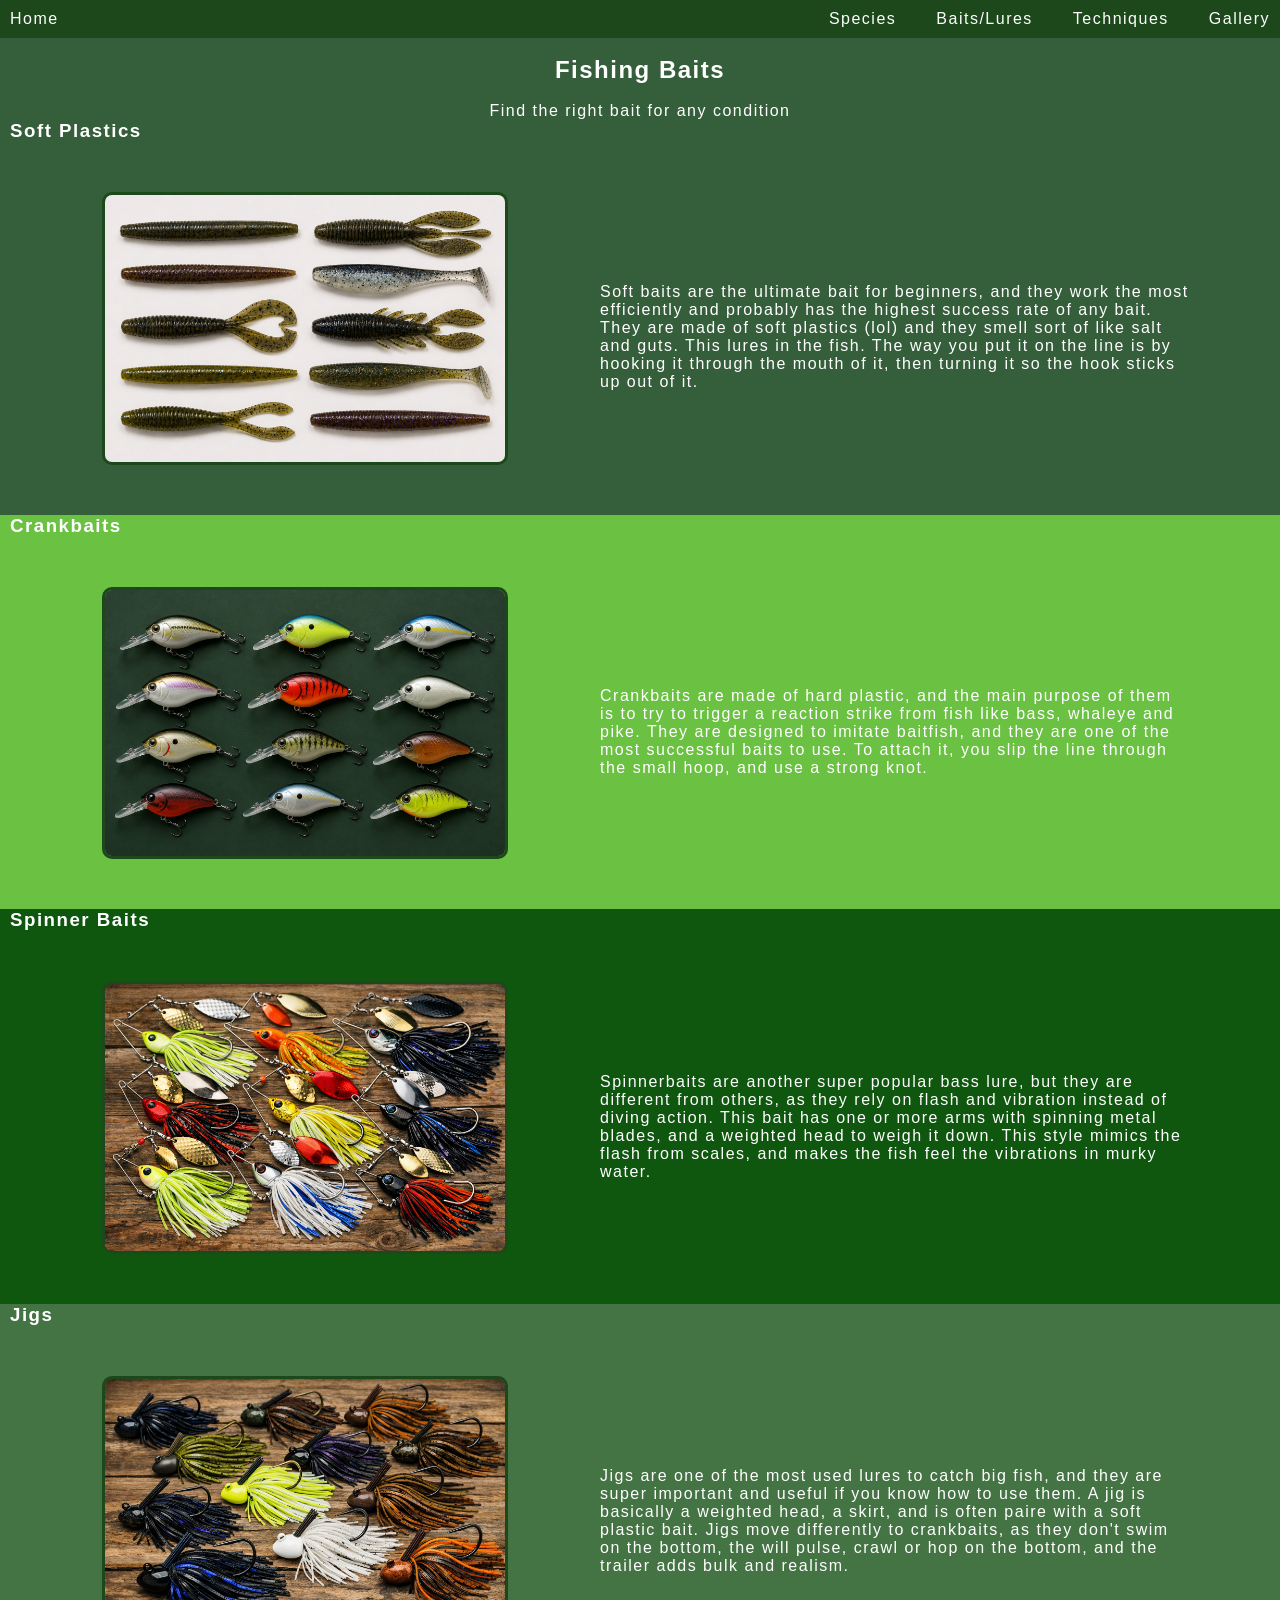
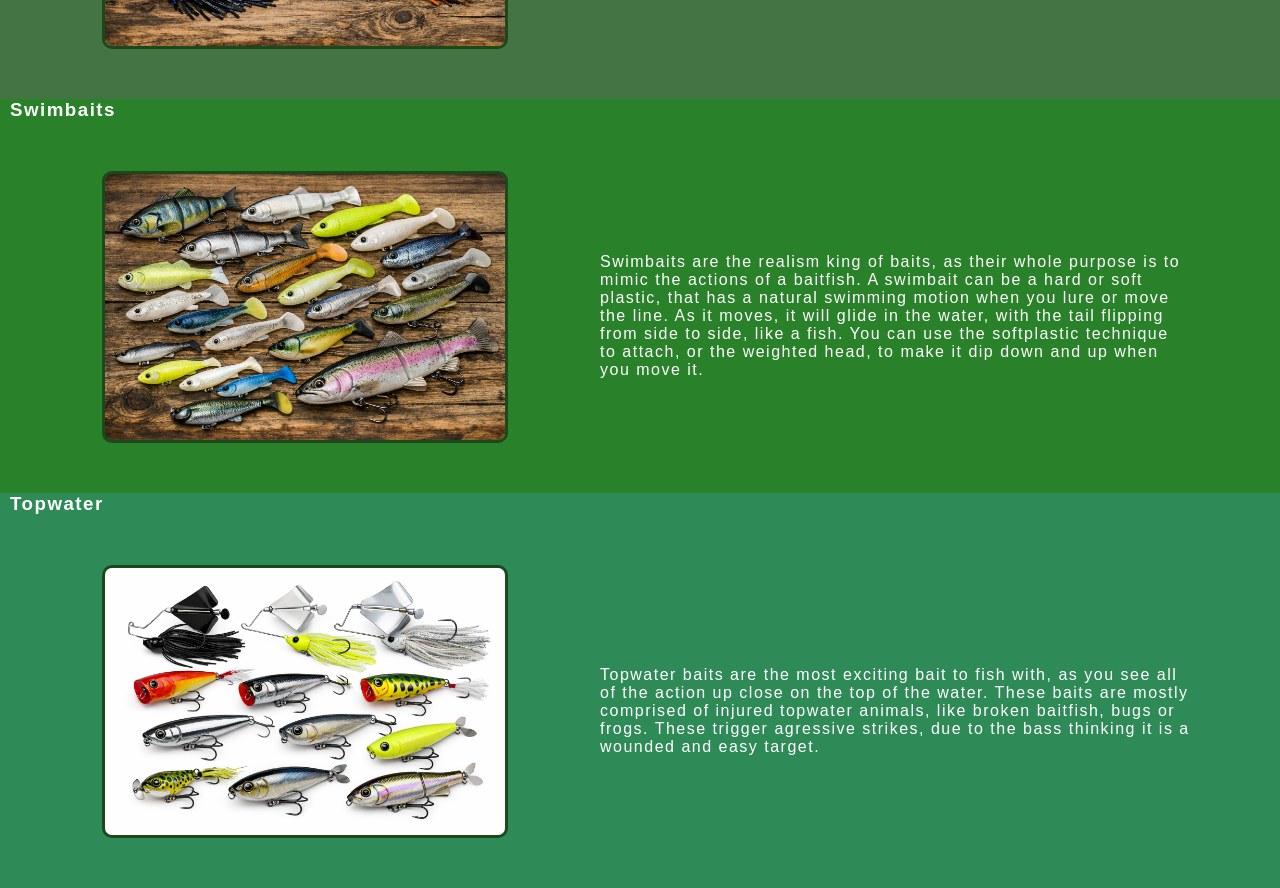
==== baits.html @ 6790014f "Add files via upload" ====
<!DOCTYPE html>
<html>
<head>
    <link rel="stylesheet" href="styles.css">
    <title>Bass Fishing</title>
</head>
    <body id="baits">
    <section id="topgreen">
    <nav id="nav">
        <a href="index.html" id="home">Home</a>
        <div id="navlinks">
            <a href="species.html" id="species">Species</a>
            <a href="baits.html" id="baits">Baits/Lures</a>
            <a href="techniques.html" id="techniques">Techniques</a>
            <a href="gallery.html" id="gallery">Gallery</a>
        </div>
    </nav>
    <section id="btitle">
        <br>
        <h2>Fishing Baits</h2>
        <br>
        <p>Find the right bait for any condition</p>
    </section>
    </section>
    <!--this is the section containing all of the baits, all of the other sections are there to keep the background top a certain color.-->
    <section id="categories">
        <div class="cat" style="background-color: #355E3B;"><h3>Soft Plastics</h3></div>
        <section class="info-section" style="background-color: #355E3B;">

        <img src="ChatGPT Image May 25, 2026, 12_48_52 PM.png" alt="Bass fishing">

        <div class="text">
            <br>
                <p>
               Soft baits are the ultimate bait for beginners, and they work the most efficiently and probably has the highest success rate of any bait. They are made of soft plastics (lol) and they smell sort of like salt and guts. This lures in the fish. The way you put it on the line is by hooking it through the mouth of it, then turning it so the hook sticks up out of it.
                </p> 
            </div>
        <br><br>
    </section>
    <div class="cat" style="background-color: #6ac142;"><h3>Crankbaits</h3></div>
    <section class="info-section" style="background-color: #6ac142;">

        <img src="ChatGPT Image May 25, 2026, 01_01_31 PM.png" alt="Bass fishing">

        <div class="text">
            <br>
                <p>
               Crankbaits are made of hard plastic, and the main purpose of them is to try to trigger a reaction strike from fish like bass, whaleye and pike. They are designed to imitate baitfish, and they are one of the most successful baits to use. To attach it, you slip the line through the small hoop, and use a strong knot.
                </p> 
            </div>
        <br><br>
    </section>
    <div class="cat" style="background-color: #0f570f;"><h3>Spinner Baits</h3></div>
    <section class="info-section" style="background-color: #0f570f;">

        <img src="Copilot_20260525_130713.png" alt="Bass fishing">

        <div class="text">
            <br>
                <p>
               Spinnerbaits are another super popular bass lure, but they are different from others, as they rely on flash and vibration instead of diving action. This bait has one or more arms with spinning metal blades, and a weighted head to weigh it down. This style mimics the flash from scales, and makes the fish feel the vibrations in murky water.
                </p> 
            </div>
        <br><br>
    </section>
    <div class="cat" style="background-color: #447344;"><h3>Jigs</h3></div>
    <section class="info-section" style="background-color: #447344;">

        <img src="Copilot_20260525_131345.png" alt="Bass fishing">

        <div class="text">
            <br>
                <p>
               Jigs are one of the most used lures to catch big fish, and they are super important and useful if you know how to use them. A jig is basically a weighted head, a skirt, and is often paire with a soft plastic bait. Jigs move differently to crankbaits, as they don't swim on the bottom, the will pulse, crawl or hop on the bottom, and the trailer adds bulk and realism.
                </p> 
            </div>
        <br><br>
    </section>
    <div class="cat" style="background-color: #298229;"><h3>Swimbaits</h3></div>
    <section class="info-section" style="background-color: #298229;">

        <img src="Copilot_20260525_131639.png" alt="Bass fishing">

        <div class="text">
            <br>
                <p>
               Swimbaits are the realism king of baits, as their whole purpose is to mimic the actions of a baitfish. A swimbait can be a hard or soft plastic, that has a natural swimming motion when you lure or move the line. As it moves, it will glide in the water, with the tail flipping from side to side, like a fish. You can use the softplastic technique to attach, or the weighted head, to make it dip down and up when you move it.
                </p> 
            </div>
        <br><br>
    </section>
    <div class="cat" style="background-color: #2E8B57;"><h3>Topwater</h3></div>
    <section class="info-section" style="background-color: #2E8B57;">

        <img src="Copilot_20260525_131828.png" alt="Bass fishing">

        <div class="text">
            <br>
                <p>
               Topwater baits are the most exciting bait to fish with, as you see all of the action up close on the top of the water. These baits are mostly comprised of injured topwater animals, like broken baitfish, bugs or frogs. These trigger agressive strikes, due to the bass thinking it is a wounded and easy target.
                </p> 
            </div>
        <br><br>
    </section>
    </section>
</body>
</html>
---- styles.css ----
*{
    margin: 0;
}
body{
    font-family: Verdana, Geneva, Tahoma, sans-serif;
    letter-spacing: 1.5px;
    margin: 0;
    overflow-x: hidden;
}
#nav a{
    color: white;
    text-decoration: none;
}
#nav a:hover{
    text-decoration: underline;
}   
#nav{
    display: flex;
    gap: 40px;
    padding: 10px;
    background-color: rgb(28, 72, 28);
}
#navlinks{
    display: flex;
    margin-left: auto;
    gap: 40px;
}
.bigimage{
    background-image: url(pexels-cnhood18-5588107.jpg);
    height: 100vh;
    background-size: cover;
    background-position: center;
    background-repeat: no-repeat;

    display: flex;
    justify-content: center;
    align-items: center;
    color: white;
    font-size: 50px;
    font-weight: bolder;
}
.info-section {
    display: flex;
    align-items: center;
    padding: 50px;
    gap: 40px;
    background-color: white;
}

.info-section img {
    width: 50%;
    border-radius: 10px;
}

.text {
    width: 50%;
}
footer{
    text-align: center;
    background-color: rgb(28, 72, 28);
    color: white;

}
.gallery{
    display: flex;
    flex-wrap: wrap;
    gap: 20px;
    padding: 20px;
    justify-content: center;
}
.gallery img{
    height: 450px;
    width: auto;
    object-fit: cover;
    border-radius: 10px;
    border: 4px solid rgb(28, 72, 28);

}

#fish{
    width: 210px;

    position: absolute;
    bottom: 80px;
    left: -200px;

    z-index: 99999;

    animation:
        swim 10s linear infinite,
        flop 0.3s ease-in-out infinite alternate;
}

@keyframes swim{
    from{
        left: -200px;
    }

    to{
        left: 110%;
    }
}

@keyframes flop{
    from{
        transform: rotate(-10deg);
    }

    to{
        transform: rotate(10deg);
    }
}
#guts{
    position: fixed;
    width: 200px;
    height: 200px;
    display: none;
    pointer-events: none;
}

.chunk{
    position: absolute;
    width: 20px;
    height: 20px;
    background: darkred;
    border-radius: 50%;

    animation: splat 1s forwards;
}

@keyframes splat{
    from{
        transform: translate(0,0) scale(1);
        opacity: 1;
    }

    to{
        transform:
            translate(
                calc(var(--x) * 1px),
                calc(var(--y) * 1px)
            )
            scale(0);

        opacity: 0;
    }
}

#feedbackform{
    display: flex;
    align-items: center;
    justify-content: space-between;
    gap: 20px;
    padding: 20px;
    font-family: Verdana, Geneva, Tahoma, sans-serif;
}

#userinfo{
    display: flex;
    flex-direction: column;
    gap: 10px;
    padding-left: 20px;
}

#feedback{
    width: 400px;
    height: 100px;
}

input, textarea{
    padding: 10px;
    border-radius: 8px;
    border: 1px solid gray;
}

button{
    padding: 12px 20px;
    border: none;
    border-radius: 8px;
    background-color: gray;
    color: white;
    cursor: pointer;
}

button:hover{
    opacity: 0.8;
}
#topsection{
    background-color: rgb(28, 72, 28);
    color: white;
    padding: 30px;
    width: 100%;
}

#topsection h2{
    margin: 0;
}

#thankyou a{
    color: rgb(28, 72, 28);
    text-decoration: none;
}

#thankyou a:hover{
    text-decoration: underline;
}

#bottomsection{
    color: black;
    padding: 30px;
}
hr{
    height: 2px;
    background-color: black;
    border: black;
}
#techniques h1{
    padding-left: 10px;
}
#techniques h1,h2{
    font-weight: bolder;
}
#techniques .info-section img {
    width: 50%;
    border-radius: 10px;   
    max-width: 400px; 
    margin: auto;
    display: block;
    border: 3px solid rgb(28, 72, 28);
    
}
#techniques h2{
    text-align: center;
}
#homepage{
    cursor: url("Cursor2.0.png") 16 16, auto;
}
#homepage button:hover{
    cursor: url("Cursor2.0.png") 16 16, pointer;
}
#homepage body:active{
    cursor: url("Cursor2.0.png") 16 16, grabbing;
}
#homepage #fish:active{
    cursor: url("Cursor2.0.png") 16 16, grabbing;
}
table{
    border: 2px solid black;
    width: 50%;
    border-collapse: collapse;
    margin: auto;
    text-align: center;
}
th, td{
    padding: 12px;
    border: 2px solid black;
}
th{
    background-color: rgb(28, 72, 28);
    color: white;
}
#baits #btitle{
    text-align: center;
}
.cat{
    padding-left: 10px;
}
#baits .info-section img {
    width: 50%;
    border-radius: 10px;   
    max-width: 400px; 
    margin: auto;
    display: block;
    border: 3px solid rgb(28, 72, 28);
    
}
#baits{
    color: white;
}
#topgreen{
    background-color: #355E3B;
}
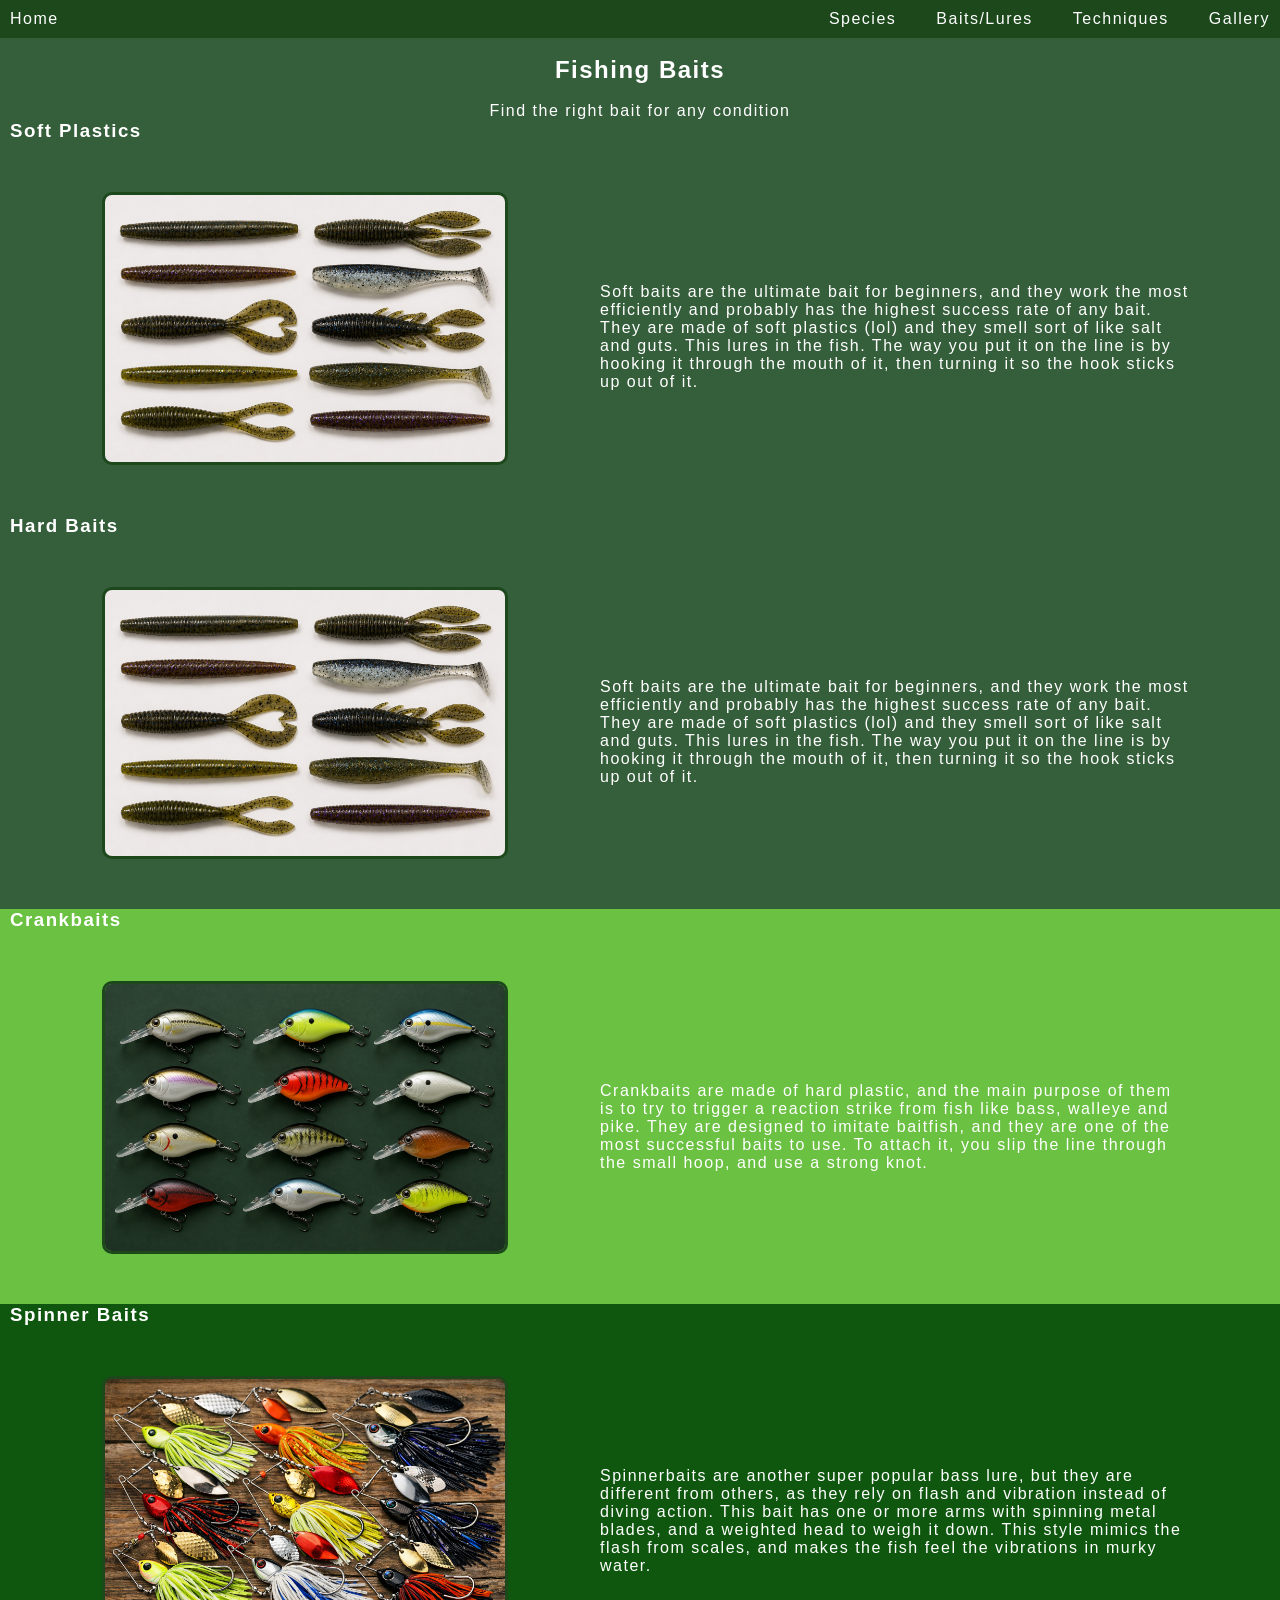
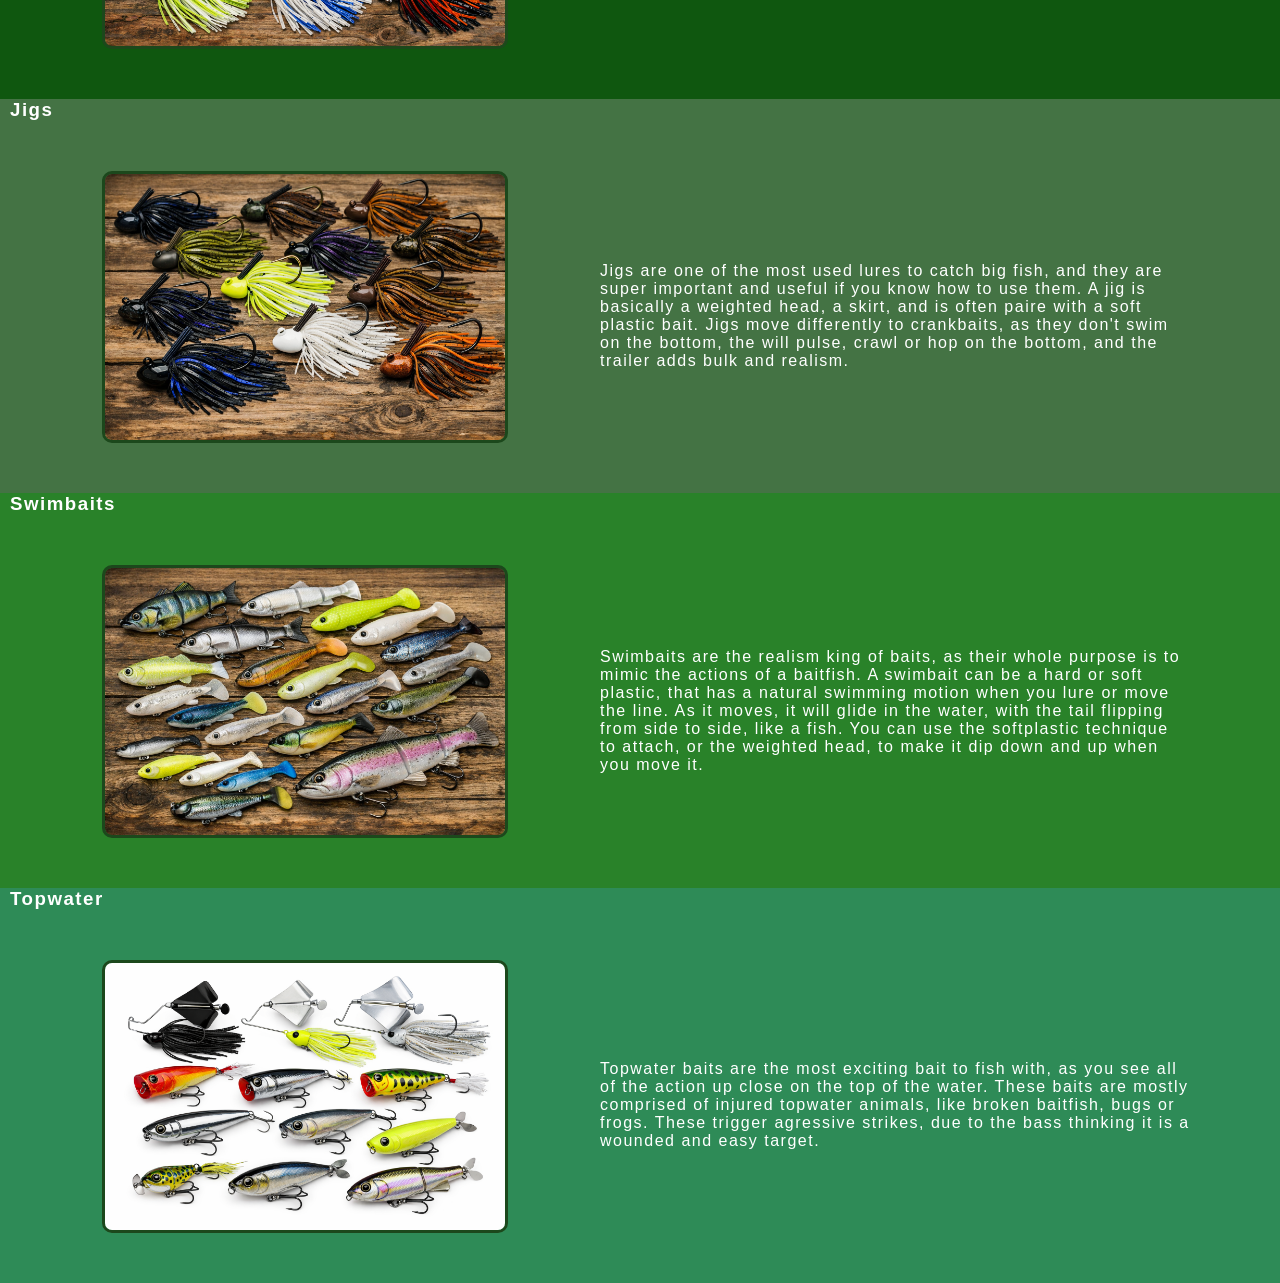
==== commit 28cfaa4e: "Update baits.html" ====
--- a/baits.html
+++ b/baits.html
@@ -37,6 +37,19 @@
             </div>
         <br><br>
     </section>
+    <div class="cat" style="background-color: #355E3B;"><h3>Hard Baits</h3></div>
+        <section class="info-section" style="background-color: #355E3B;">
+
+        <img src="ChatGPT Image May 25, 2026, 12_48_52 PM.png" alt="Bass fishing">
+
+        <div class="text">
+            <br>
+                <p>
+               Soft baits are the ultimate bait for beginners, and they work the most efficiently and probably has the highest success rate of any bait. They are made of soft plastics (lol) and they smell sort of like salt and guts. This lures in the fish. The way you put it on the line is by hooking it through the mouth of it, then turning it so the hook sticks up out of it.
+                </p> 
+            </div>
+        <br><br>
+    </section>
     <div class="cat" style="background-color: #6ac142;"><h3>Crankbaits</h3></div>
     <section class="info-section" style="background-color: #6ac142;">
 
@@ -45,7 +58,7 @@
         <div class="text">
             <br>
                 <p>
-               Crankbaits are made of hard plastic, and the main purpose of them is to try to trigger a reaction strike from fish like bass, whaleye and pike. They are designed to imitate baitfish, and they are one of the most successful baits to use. To attach it, you slip the line through the small hoop, and use a strong knot.
+               Crankbaits are made of hard plastic, and the main purpose of them is to try to trigger a reaction strike from fish like bass, walleye and pike. They are designed to imitate baitfish, and they are one of the most successful baits to use. To attach it, you slip the line through the small hoop, and use a strong knot.
                 </p> 
             </div>
         <br><br>
@@ -104,4 +117,4 @@
     </section>
     </section>
 </body>
-</html>+</html>
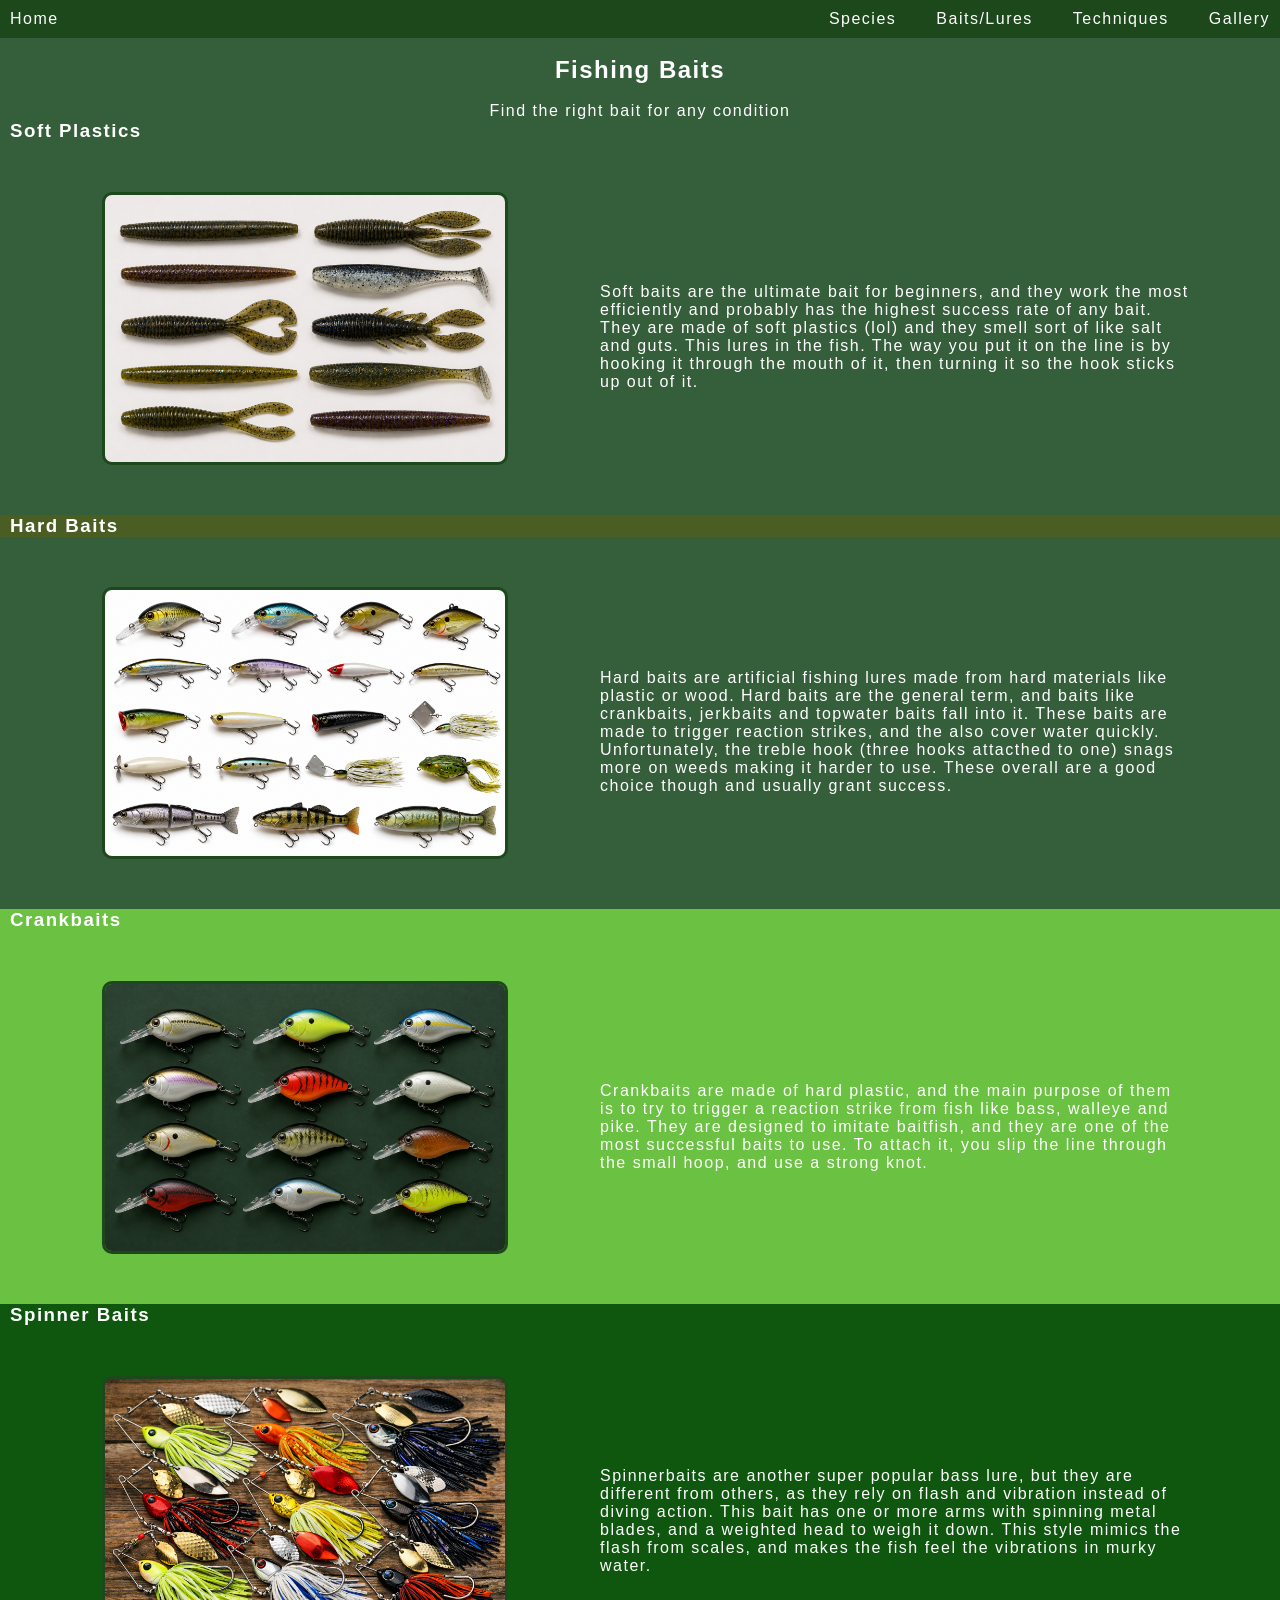
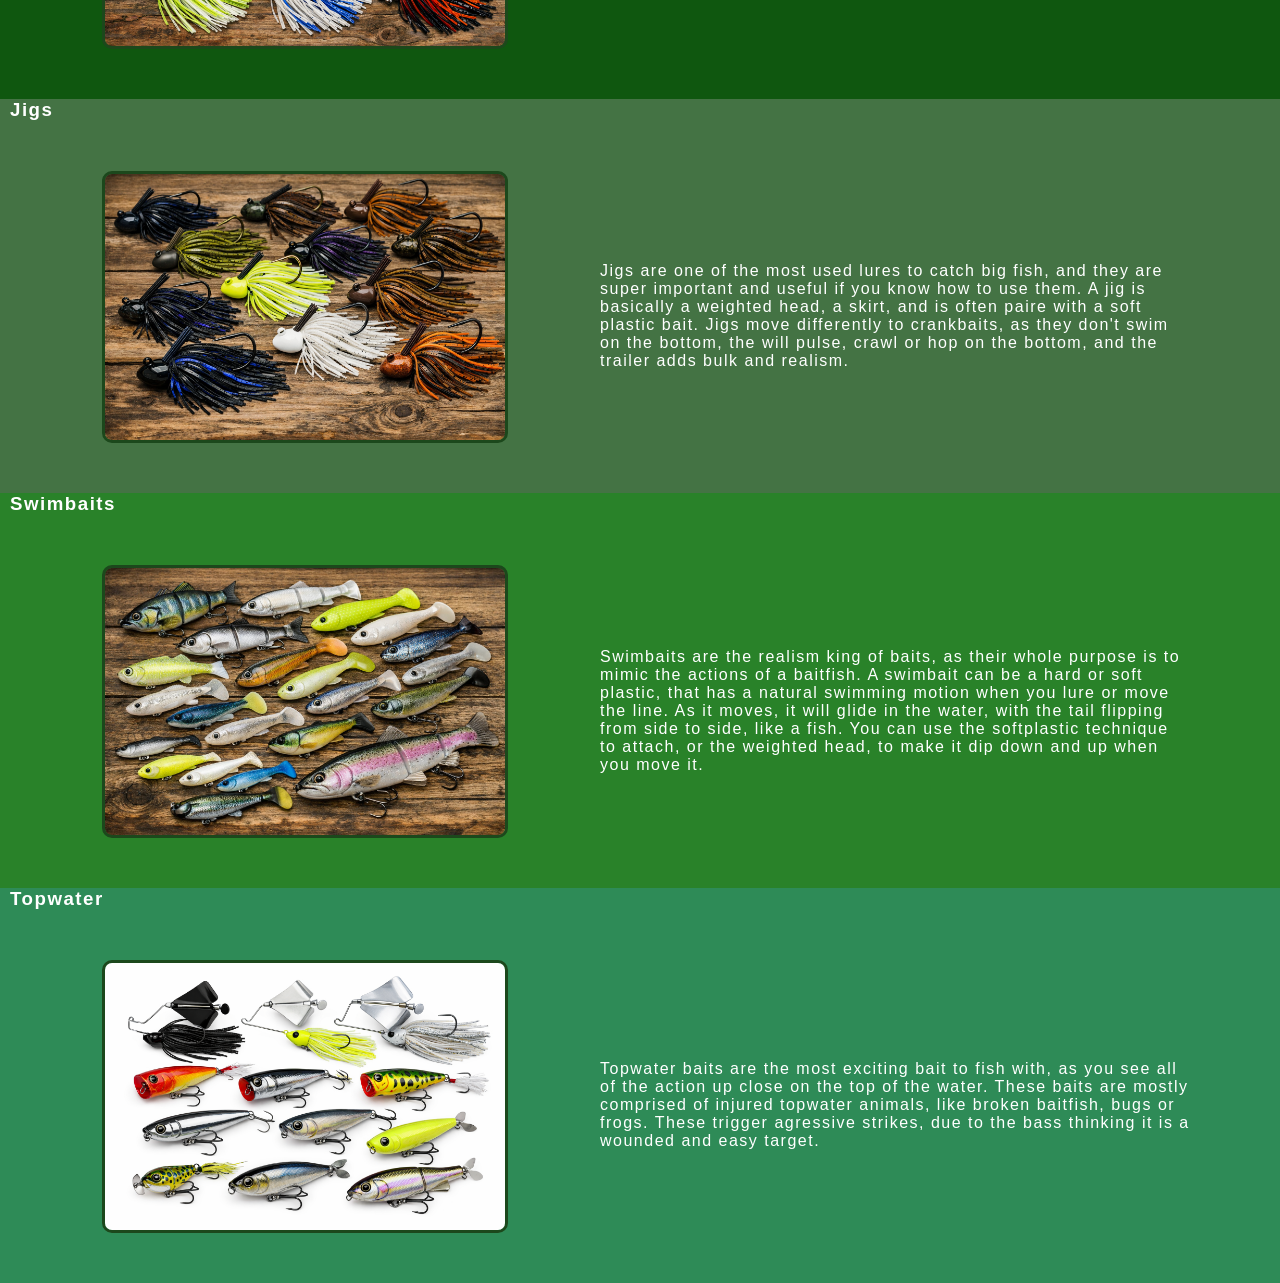
==== commit 16c67163: "Update baits.html" ====
--- a/baits.html
+++ b/baits.html
@@ -37,15 +37,15 @@
             </div>
         <br><br>
     </section>
-    <div class="cat" style="background-color: #355E3B;"><h3>Hard Baits</h3></div>
+    <div class="cat" style="background-color: #4A5D23;"><h3>Hard Baits</h3></div>
         <section class="info-section" style="background-color: #355E3B;">
 
-        <img src="ChatGPT Image May 25, 2026, 12_48_52 PM.png" alt="Bass fishing">
+        <img src="ChatGPT Image May 27, 2026, 07_32_09 PM.png" alt="Bass fishing">
 
         <div class="text">
             <br>
                 <p>
-               Soft baits are the ultimate bait for beginners, and they work the most efficiently and probably has the highest success rate of any bait. They are made of soft plastics (lol) and they smell sort of like salt and guts. This lures in the fish. The way you put it on the line is by hooking it through the mouth of it, then turning it so the hook sticks up out of it.
+              Hard baits are artificial fishing lures made from hard materials like plastic or wood. Hard baits are the general term, and baits like crankbaits, jerkbaits and topwater baits fall into it. These baits are made to trigger reaction strikes, and the also cover water quickly. Unfortunately, the treble hook (three hooks attacthed to one) snags more on weeds making it harder to use. These overall are a good choice though and usually grant success.
                 </p> 
             </div>
         <br><br>
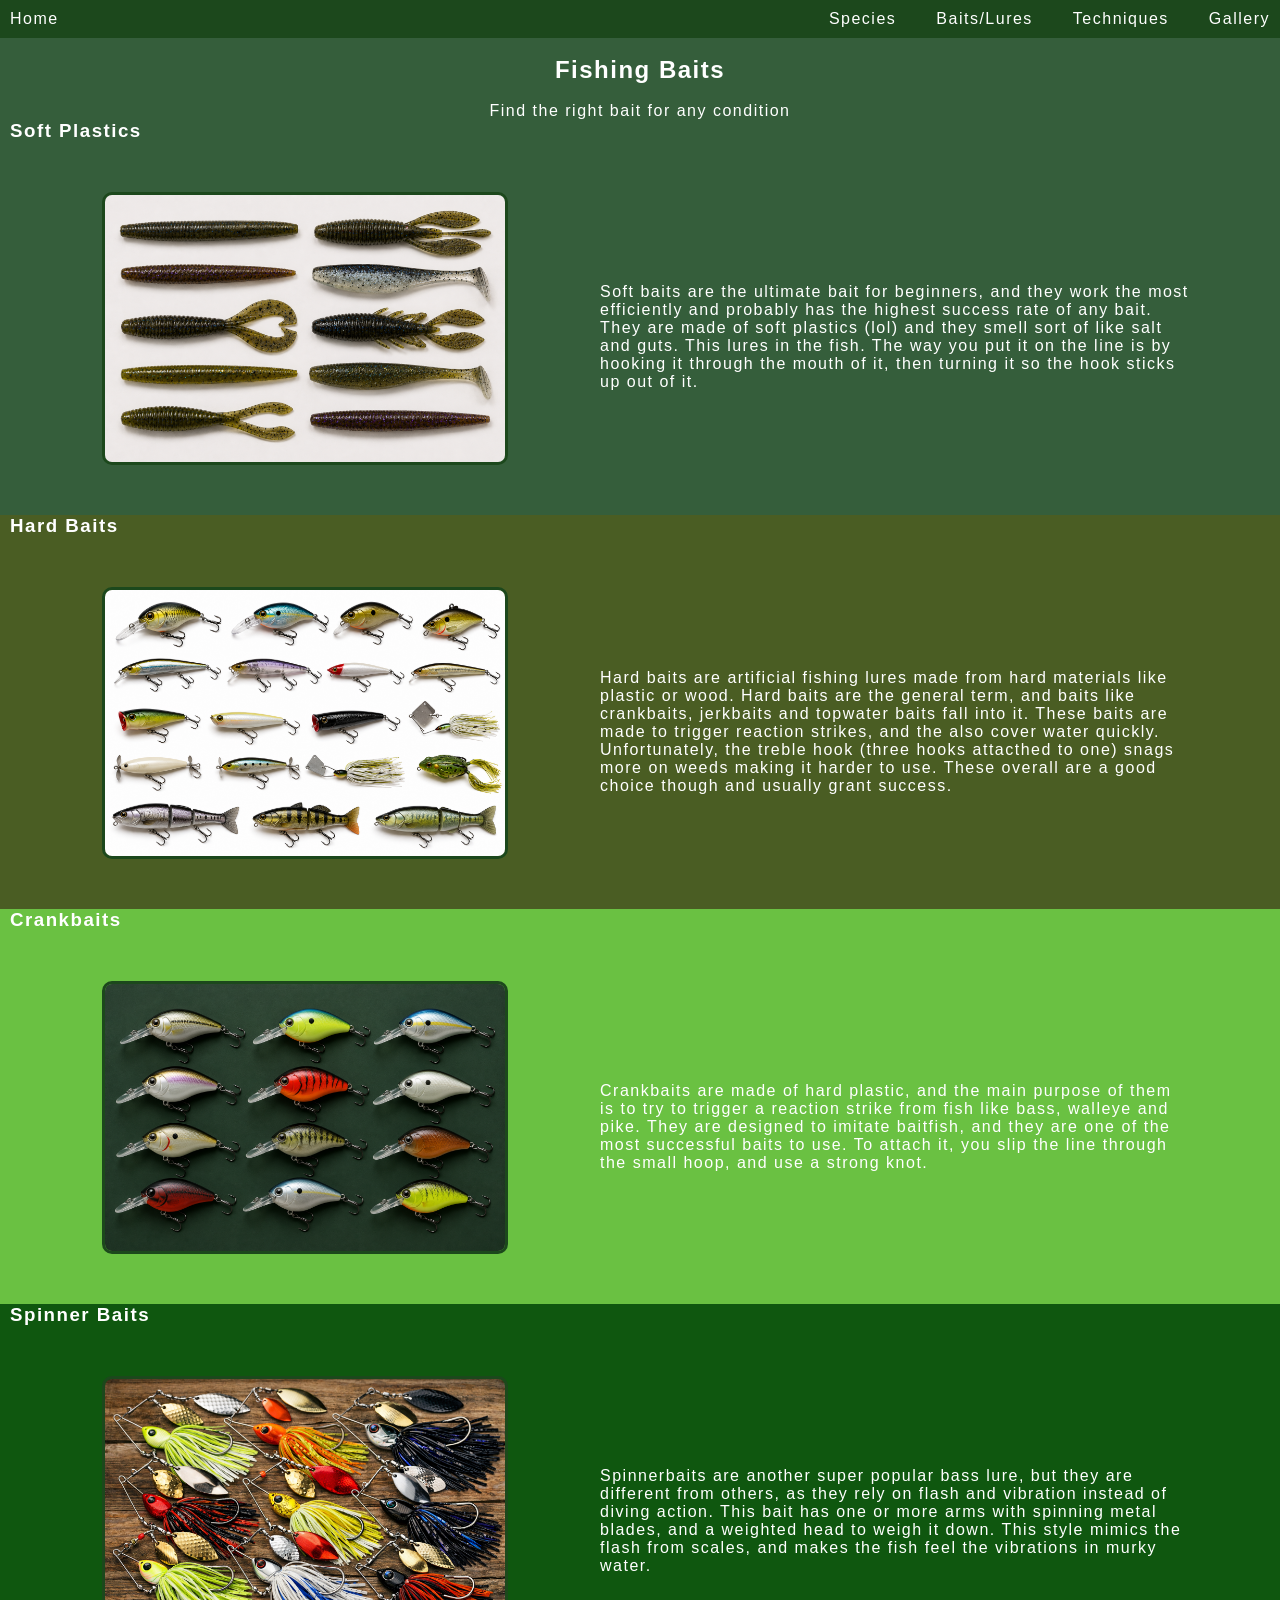
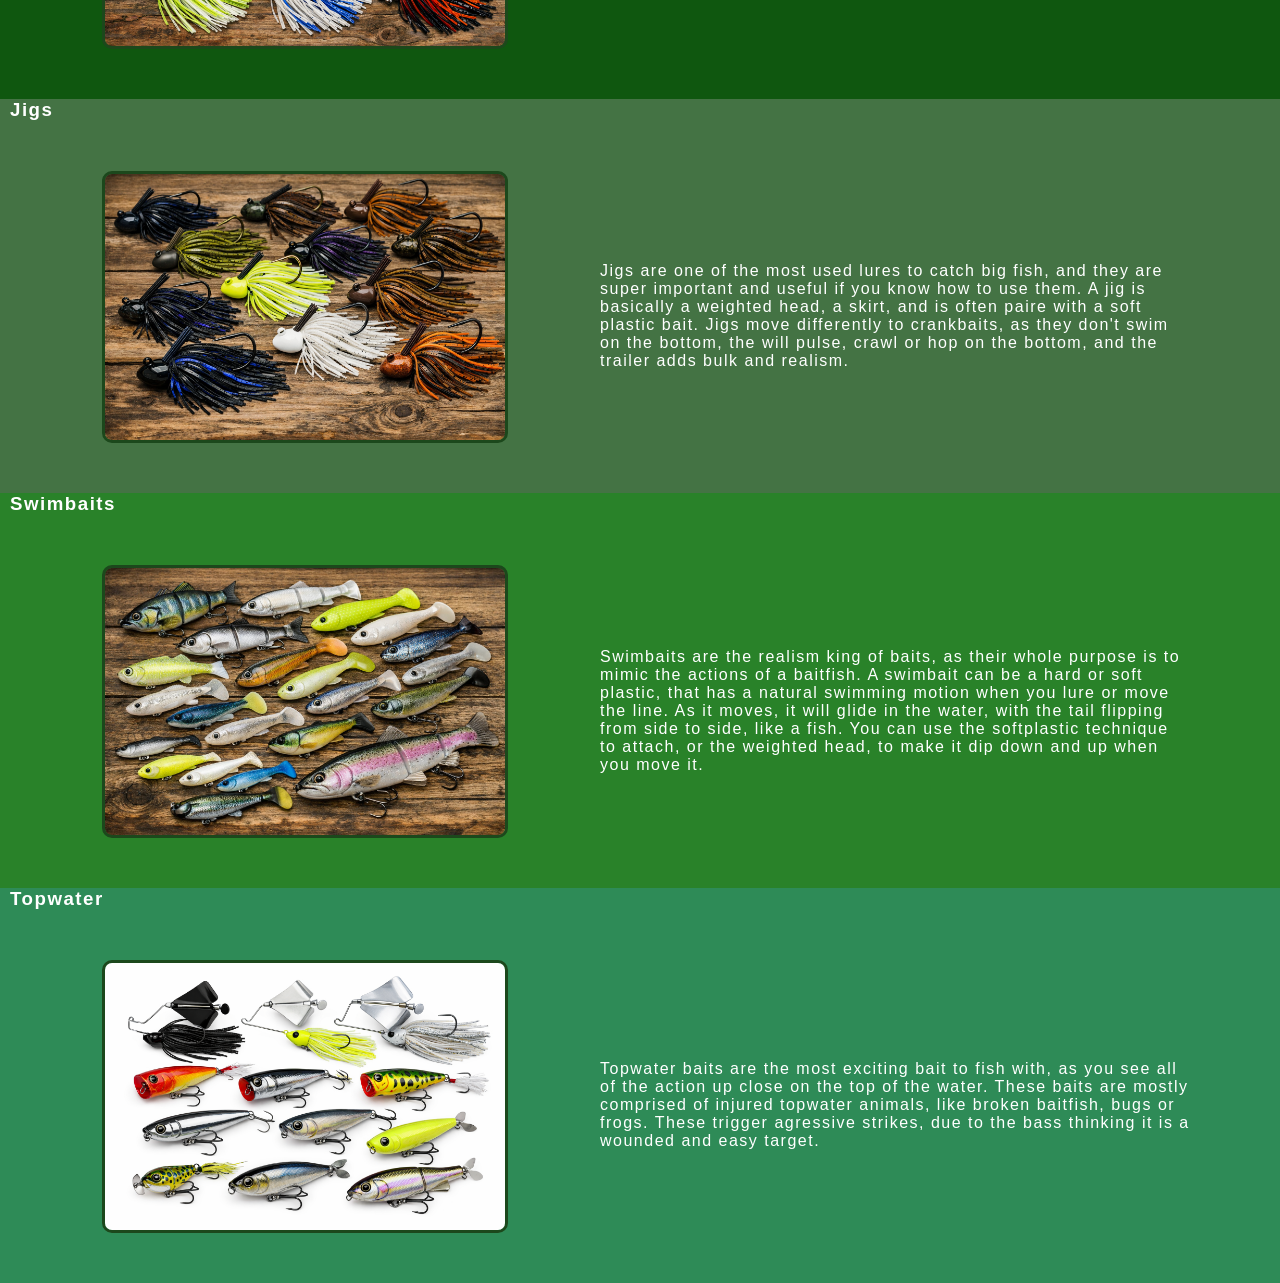
==== commit c032bf5f: "Update baits.html" ====
--- a/baits.html
+++ b/baits.html
@@ -38,7 +38,7 @@
         <br><br>
     </section>
     <div class="cat" style="background-color: #4A5D23;"><h3>Hard Baits</h3></div>
-        <section class="info-section" style="background-color: #355E3B;">
+        <section class="info-section" style="background-color: #4A5D23;">
 
         <img src="ChatGPT Image May 27, 2026, 07_32_09 PM.png" alt="Bass fishing">
 
